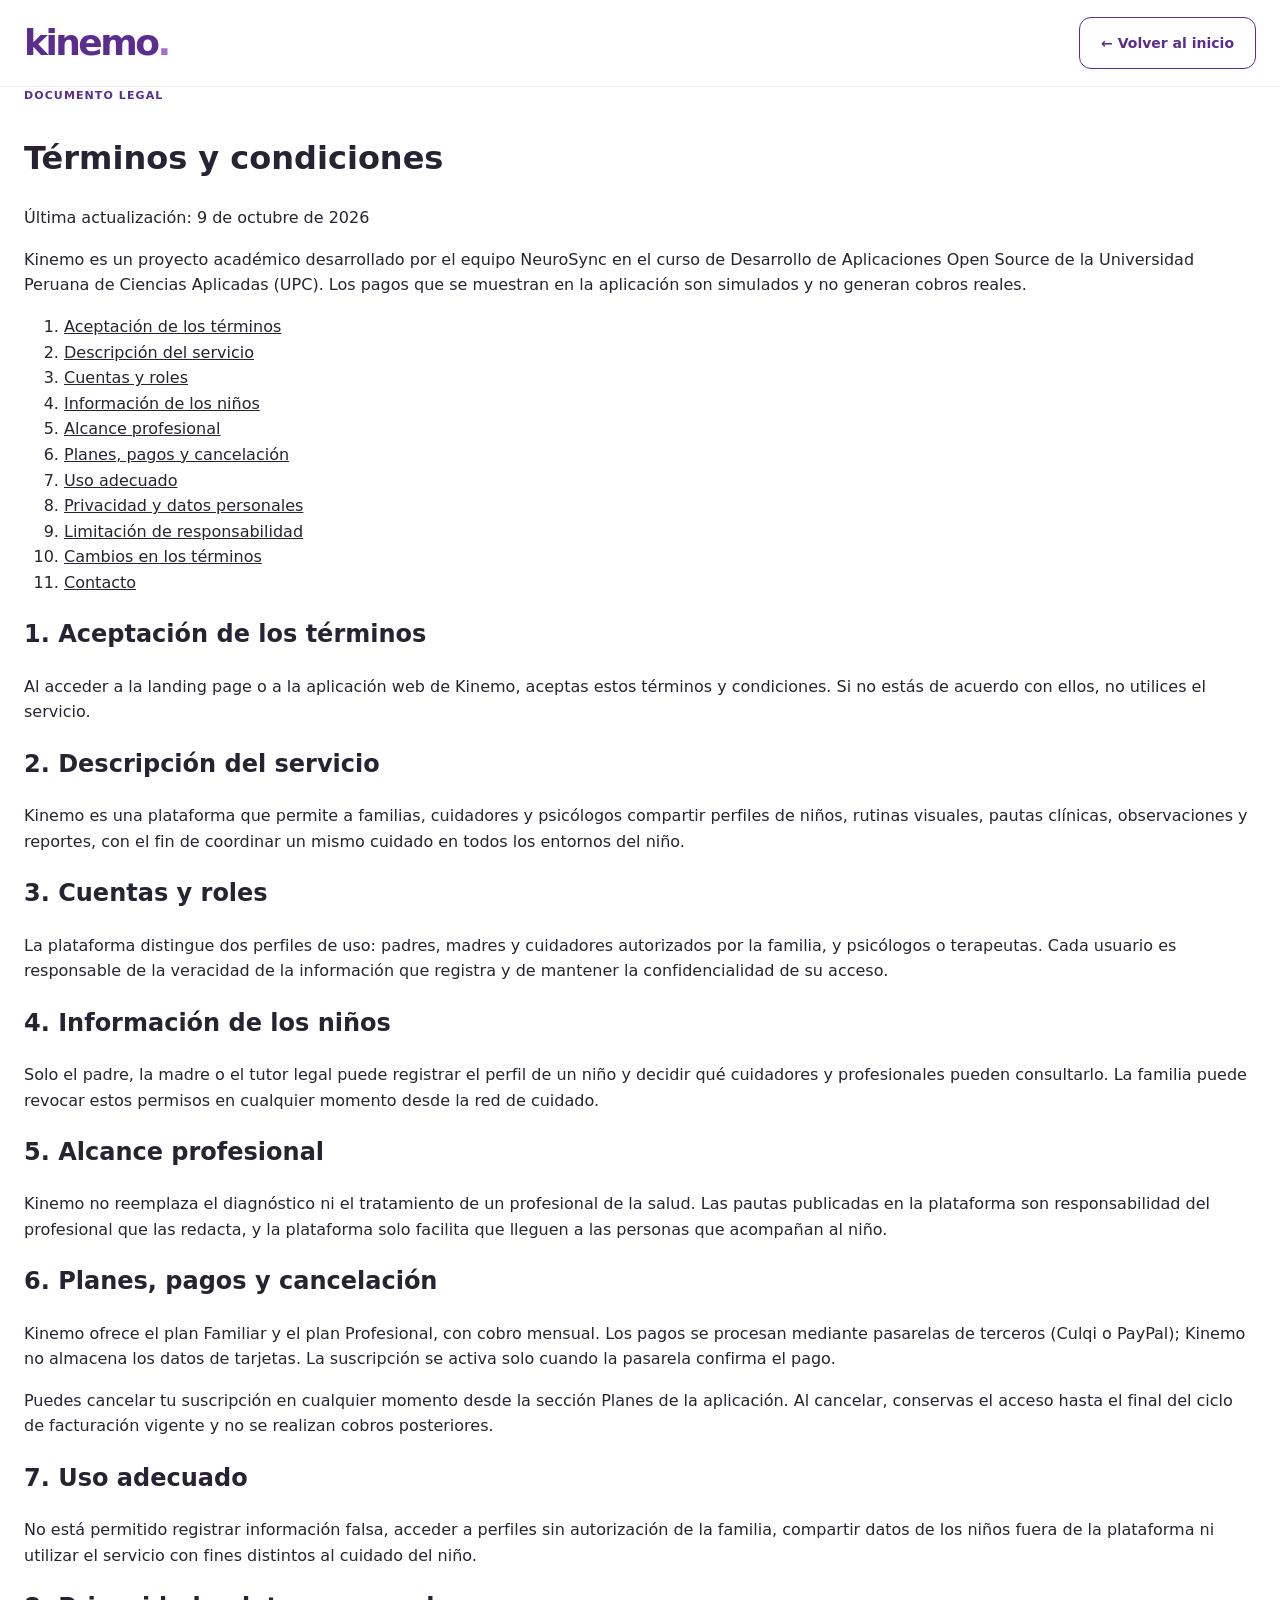
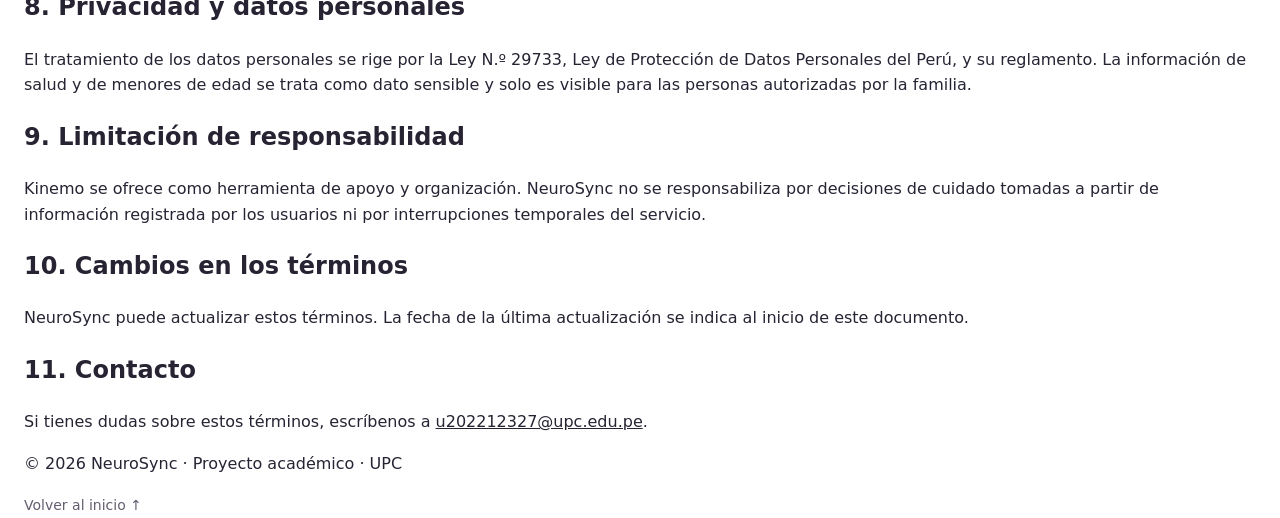
==== terms.html @ 5dafe006 "feat: add terms and conditions page" ====
<!doctype html>
<html lang="es">
<head>
  <meta charset="UTF-8" />
  <meta name="viewport" content="width=device-width, initial-scale=1" />
  <meta name="theme-color" content="#5b2d8e" />
  <meta name="description" content="Términos y condiciones de uso de Kinemo, la plataforma de NeuroSync para el cuidado coordinado de niños con necesidades específicas." />
  <meta name="keywords" content="Kinemo, NeuroSync, términos y condiciones, suscripciones, privacidad" />
  <meta name="author" content="NeuroSync" />
  <title>Términos y condiciones · Kinemo</title>
  <link rel="stylesheet" href="styles.css" />
</head>
<body>
  <a class="skip" href="#main-content">Ir al contenido</a>
  <header class="header"><div class="wrap header-inner">
    <a href="index.html" class="logo" aria-label="Kinemo, volver al inicio">kinemo<span>.</span></a>
    <a class="btn btn-secondary" href="index.html">← Volver al inicio</a>
  </div></header>

  <main id="main-content" class="wrap legal">
    <p class="eyebrow">DOCUMENTO LEGAL</p>
    <h1>Términos y condiciones</h1>
    <p class="legal-updated">Última actualización: 9 de octubre de 2026</p>
    <p class="legal-note">Kinemo es un proyecto académico desarrollado por el equipo NeuroSync en el curso de Desarrollo de Aplicaciones Open Source de la Universidad Peruana de Ciencias Aplicadas (UPC). Los pagos que se muestran en la aplicación son simulados y no generan cobros reales.</p>

    <nav class="legal-toc" aria-label="Contenido del documento">
      <ol>
        <li><a href="#acceptance">Aceptación de los términos</a></li>
        <li><a href="#service">Descripción del servicio</a></li>
        <li><a href="#accounts">Cuentas y roles</a></li>
        <li><a href="#child-data">Información de los niños</a></li>
        <li><a href="#professional-use">Alcance profesional</a></li>
        <li><a href="#subscriptions">Planes, pagos y cancelación</a></li>
        <li><a href="#acceptable-use">Uso adecuado</a></li>
        <li><a href="#privacy">Privacidad y datos personales</a></li>
        <li><a href="#liability">Limitación de responsabilidad</a></li>
        <li><a href="#changes">Cambios en los términos</a></li>
        <li><a href="#contact">Contacto</a></li>
      </ol>
    </nav>

    <section id="acceptance"><h2>1. Aceptación de los términos</h2>
      <p>Al acceder a la landing page o a la aplicación web de Kinemo, aceptas estos términos y condiciones. Si no estás de acuerdo con ellos, no utilices el servicio.</p></section>

    <section id="service"><h2>2. Descripción del servicio</h2>
      <p>Kinemo es una plataforma que permite a familias, cuidadores y psicólogos compartir perfiles de niños, rutinas visuales, pautas clínicas, observaciones y reportes, con el fin de coordinar un mismo cuidado en todos los entornos del niño.</p></section>

    <section id="accounts"><h2>3. Cuentas y roles</h2>
      <p>La plataforma distingue dos perfiles de uso: padres, madres y cuidadores autorizados por la familia, y psicólogos o terapeutas. Cada usuario es responsable de la veracidad de la información que registra y de mantener la confidencialidad de su acceso.</p></section>

    <section id="child-data"><h2>4. Información de los niños</h2>
      <p>Solo el padre, la madre o el tutor legal puede registrar el perfil de un niño y decidir qué cuidadores y profesionales pueden consultarlo. La familia puede revocar estos permisos en cualquier momento desde la red de cuidado.</p></section>

    <section id="professional-use"><h2>5. Alcance profesional</h2>
      <p>Kinemo no reemplaza el diagnóstico ni el tratamiento de un profesional de la salud. Las pautas publicadas en la plataforma son responsabilidad del profesional que las redacta, y la plataforma solo facilita que lleguen a las personas que acompañan al niño.</p></section>

    <section id="subscriptions"><h2>6. Planes, pagos y cancelación</h2>
      <p>Kinemo ofrece el plan Familiar y el plan Profesional, con cobro mensual. Los pagos se procesan mediante pasarelas de terceros (Culqi o PayPal); Kinemo no almacena los datos de tarjetas. La suscripción se activa solo cuando la pasarela confirma el pago.</p>
      <p>Puedes cancelar tu suscripción en cualquier momento desde la sección Planes de la aplicación. Al cancelar, conservas el acceso hasta el final del ciclo de facturación vigente y no se realizan cobros posteriores.</p></section>

    <section id="acceptable-use"><h2>7. Uso adecuado</h2>
      <p>No está permitido registrar información falsa, acceder a perfiles sin autorización de la familia, compartir datos de los niños fuera de la plataforma ni utilizar el servicio con fines distintos al cuidado del niño.</p></section>

    <section id="privacy"><h2>8. Privacidad y datos personales</h2>
      <p>El tratamiento de los datos personales se rige por la Ley N.º 29733, Ley de Protección de Datos Personales del Perú, y su reglamento. La información de salud y de menores de edad se trata como dato sensible y solo es visible para las personas autorizadas por la familia.</p></section>

    <section id="liability"><h2>9. Limitación de responsabilidad</h2>
      <p>Kinemo se ofrece como herramienta de apoyo y organización. NeuroSync no se responsabiliza por decisiones de cuidado tomadas a partir de información registrada por los usuarios ni por interrupciones temporales del servicio.</p></section>

    <section id="changes"><h2>10. Cambios en los términos</h2>
      <p>NeuroSync puede actualizar estos términos. La fecha de la última actualización se indica al inicio de este documento.</p></section>

    <section id="contact"><h2>11. Contacto</h2>
      <p>Si tienes dudas sobre estos términos, escríbenos a <a href="mailto:u202212327@upc.edu.pe">u202212327@upc.edu.pe</a>.</p></section>
  </main>

  <footer class="footer-bottom wrap"><p>© 2026 NeuroSync · Proyecto académico · UPC</p><a href="index.html" class="back-top">Volver al inicio ↑</a></footer>
</body>
</html>
---- styles.css ----
/* Kinemo Landing Page - Global Styles */


:root {
    --purple: #5b2d8e;
    --purple-light: #a66bd4;
    --dark: #272333;
    --muted: #655e70;
    --light: #f7f2fc;
    --line: #e7dff0;
    --white: #ffffff;

    --shadow: 0 18px 50px rgba(68, 37, 103, 0.10);
}


* {
    box-sizing: border-box;
}

html {
    scroll-behavior: smooth;
    scroll-padding-top: 88px;
}

body {
    margin: 0;
    font-family: Inter, ui-sans-serif, system-ui, -apple-system, "Segoe UI", sans-serif;
    color: var(--dark);
    background: var(--white);
    line-height: 1.6;
}

a {
    color: inherit;
}

button,
a {
    -webkit-tap-highlight-color: transparent;
}

a:focus-visible,
button:focus-visible,
summary:focus-visible {
    outline: 3px solid #a36cdb;
    outline-offset: 4px;
}

.skip {
    position: absolute;
    top: -5rem;
    left: 1rem;
    z-index: 100;

    padding: 0.75rem;

    background: var(--white);
}

.skip:focus {
    top: 1rem;
}


.wrap {
    width: min(1248px, calc(100% - 48px));
    margin-inline: auto;
}


/*Header*/

.header {
    position: sticky;
    top: 0;
    z-index: 20;

    background: rgba(255, 255, 255, 0.96);
    border-bottom: 1px solid #f0eaf5;

    backdrop-filter: blur(14px);
}

.header-inner {
    min-height: 86px;

    display: flex;
    align-items: center;
    justify-content: space-between;

    gap: 22px;
}


.logo {
    text-decoration: none;

    font-size: 36px;
    font-weight: 850;
    letter-spacing: -0.07em;
    line-height: 1;

    color: var(--purple);
}

.logo span {
    color: var(--purple-light);
}


.nav {
    display: flex;
    align-items: center;
    gap: 28px;
}

.nav a {
    text-decoration: none;
    font-size: 14px;
    color: var(--muted);

    transition: color 0.2s ease;
}

.nav a:hover,
.back-top:hover {
    color: var(--purple);
}

.menu-toggle {
    display: none;
}


/*Buttons*/

.btn {
    min-height: 52px;

    display: inline-flex;
    align-items: center;
    justify-content: center;

    gap: 12px;

    padding: 14px 21px;

    border-radius: 12px;

    text-decoration: none;

    font-size: 14px;
    font-weight: 750;

    transition:
            transform 0.2s ease,
            box-shadow 0.2s ease;
}

.btn:hover {
    transform: translateY(-2px);
    box-shadow: var(--shadow);
}

.btn-primary {
    background: var(--purple);
    color: var(--white);
}

.btn-secondary {
    border: 1px solid var(--purple);
    color: var(--purple);
}

.btn-white {
    background: var(--white);
    color: var(--purple);
}


.hero {
    padding-block: 86px 62px;

    display: grid;
    grid-template-columns: 1fr 1.04fr;
    align-items: center;

    gap: 72px;
}

.eyebrow {
    margin: 0 0 28px;

    font-size: 11px;
    font-weight: 800;
    letter-spacing: 0.10em;

    color: var(--purple);

    text-transform: uppercase;
}

.hero h1 {
    margin: 0 0 26px;

    font-size: clamp(54px, 5.3vw, 76px);
    line-height: 1.09;
    letter-spacing: -0.06em;

    color: var(--purple);
}

.hero h1 em {
    font-style: normal;
    color: #9155c8;
}

.lead {
    max-width: 560px;

    margin-bottom: 28px;

    font-size: 20px;
    color: var(--muted);
}

.small-note {
    margin-top: 24px;

    font-size: 13px;
    color: var(--muted);
}

.hero-visual {
    min-height: 570px;

    display: flex;
    flex-direction: column;

    padding: 25px;

    background: #f4edfb;
    border: 1px solid #e8d9f6;
    border-radius: 28px;
}

.hero-visual .eyebrow {
    margin-bottom: 22px;
}

.mockup {
    flex: 1;

    padding: 26px 24px;

    background: var(--white);
    border-radius: 20px;

    box-shadow: var(--shadow);
}

.mockup-tag {
    font-size: 12px;
    font-weight: 750;

    color: var(--purple);
}

.mockup h2 {
    margin: 18px 0 26px;

    font-size: 31px;
    line-height: 1.2;
    letter-spacing: -0.04em;
}


.routine {
    display: flex;
    align-items: center;

    gap: 14px;

    margin-top: 11px;
    padding: 14px;

    background: #fbf9fe;
    border: 1px solid #ede5f3;
    border-radius: 13px;
}

.routine-icon {
    width: 42px;
    height: 42px;

    display: grid;
    place-items: center;

    border-radius: 11px;

    background: #eee1fa;
    color: var(--purple);

    font-size: 24px;
}

.routine div {
    flex: 1;
}

.routine strong,
.routine small {
    display: block;
}

.routine strong {
    font-size: 15px;
}

.routine small {
    font-size: 12px;
    color: var(--muted);
}

.done {
    font-weight: 700;
    color: #6c4793;
}

.visual-footer {
    display: flex;
    justify-content: space-between;

    padding: 16px 10px 0;

    font-size: 18px;
    font-weight: 750;

    color: var(--purple);
}

.stripe {
    background: var(--light);
    border-block: 1px solid var(--line);
}

.stripe-inner {
    display: flex;
    justify-content: space-between;

    gap: 20px;

    padding-block: 20px;

    font-size: 13px;
    color: var(--muted);
}

.stripe strong {
    font-size: 14px;
    color: var(--dark);
}

.section {
    padding-block: 96px;
}

.section h2,
.people-section h2,
.closing h2 {
    margin: 0 0 24px;

    font-size: clamp(34px, 4vw, 49px);
    line-height: 1.2;
    letter-spacing: -0.045em;
}

.section h2 span {
    color: var(--purple);
}

.section-intro {
    max-width: 880px;

    margin-bottom: 35px;

    font-size: 18px;
    color: var(--muted);
}


.cards {
    display: grid;
    gap: 24px;
}

.three {
    grid-template-columns: repeat(3, minmax(0, 1fr));
}

.two {
    grid-template-columns: repeat(2, minmax(0, 1fr));
}

.card {
    padding: 28px;

    background: #faf7fd;
    border: 1px solid #ebdff4;
    border-radius: 19px;

    transition:
            transform 0.2s ease,
            box-shadow 0.2s ease;
}

.card:hover {
    transform: translateY(-3px);
    box-shadow: var(--shadow);
}

.icon-card {
    width: 52px;
    height: 52px;

    display: grid;
    place-items: center;

    margin-bottom: 28px;

    background: #e9d7f9;
    border-radius: 14px;

    color: var(--purple);
    font-size: 27px;
}

.cards h3 {
    margin: 0 0 17px;

    font-size: 23px;
    line-height: 1.25;
    letter-spacing: -0.025em;
}

.cards p {
    margin: 0;

    font-size: 16px;
    color: var(--muted);
}

.feature {
    min-height: 265px;
}

.people-section {
    padding-block: 84px;

    background: #f8f3fd;
}

.profiles {
    margin-top: 48px;
}

.profiles article {
    padding: 5px 24px 6px 0;
}

.number {
    display: block;

    margin-bottom: 24px;

    font-size: 15px;
    font-weight: 800;

    color: var(--purple);
}

.steps {
    margin-top: 42px;
}

.steps article {
    padding-top: 20px;

    border-top: 2px solid var(--line);
}

.plans {
    padding-top: 50px;
}

.plan {
    min-height: 260px;

    display: flex;
    flex-direction: column;
    align-items: flex-start;

    background: var(--white);
}

.plan p {
    margin-bottom: 18px;
}

.price {
    margin-top: auto !important;
    padding-top: 18px;

    color: var(--muted);
}

.price strong {
    display: block;

    font-size: 22px;
    color: var(--purple);
}

.plan .btn {
    margin-top: 8px;
}

.faq-list {
    margin-top: 38px;

    border-top: 1px solid var(--line);
}

.faq details {
    padding: 15px 0;

    border-bottom: 1px solid var(--line);
}

.faq summary {
    cursor: pointer;

    display: flex;
    justify-content: space-between;
    align-items: center;

    gap: 20px;

    padding: 10px 0;

    list-style: none;

    font-size: 19px;
    font-weight: 700;
}

.faq summary::-webkit-details-marker {
    display: none;
}

.faq summary::after {
    content: "+";

    color: var(--purple);

    font-size: 25px;
    font-weight: 400;
}

.faq details[open] summary::after {
    content: "−";
}

.faq details p {
    margin: 0 35px 15px 0;

    color: var(--muted);
}

.closing {
    padding-block: 75px;

    background: var(--purple);
    color: var(--white);
}

.closing .eyebrow {
    color: #dfbfff;
}

.closing h2 {
    margin-bottom: 30px;

    font-size: clamp(42px, 5vw, 60px);
}

/* Footer*/

.footer {
    display: flex;
    justify-content: space-between;
    align-items: flex-end;

    padding-block: 42px;
}

.footer p {
    font-size: 13px;
    color: var(--muted);
}

.back-top {
    text-decoration: none;

    font-size: 14px;
    color: var(--muted);
}


@media (max-width: 970px) {

    .header-cta {
        display: none;
    }

    .hero {
        grid-template-columns: 1fr;

        gap: 38px;

        padding-top: 60px;
    }

    .hero-visual {
        min-height: auto;
    }

    .three {
        grid-template-columns: 1fr 1fr;
    }

    .nav {
        gap: 14px;
    }
}

@media (max-width: 640px) {

    .wrap {
        width: min(100% - 32px, 1248px);
    }

    .header-inner {
        min-height: 72px;
    }

    .logo {
        font-size: 30px;
    }

    .menu-toggle {
        width: 44px;
        height: 44px;

        display: flex;
        flex-direction: column;
        justify-content: center;

        gap: 5px;

        background: var(--white);
        border: 1px solid var(--line);
        border-radius: 10px;

        cursor: pointer;
    }

    .menu-toggle span {
        width: 20px;
        height: 2px;

        margin-inline: auto;

        background: var(--purple);
    }

    .nav {
        position: absolute;
        top: 72px;
        right: 0;
        left: 0;

        display: none;
        flex-direction: column;
        align-items: stretch;

        padding: 20px 24px;

        background: var(--white);

        box-shadow: var(--shadow);
    }

    .nav.open {
        display: flex;
    }

    .nav a {
        padding: 10px;
    }

    /* Hero */

    .hero {
        padding-top: 48px;
    }

    .hero h1 {
        font-size: clamp(50px, 12vw, 70px);
    }

    .lead {
        font-size: 17px;
    }

    .hero-visual {
        padding: 16px;

        border-radius: 20px;
    }

    .mockup {
        padding: 18px;
    }

    .mockup h2 {
        font-size: 27px;
    }

    .stripe-inner {
        flex-direction: column;

        gap: 4px;
    }

    .section,
    .people-section {
        padding-block: 65px;
    }

    .three,
    .two {
        grid-template-columns: 1fr;
    }

    .feature {
        min-height: unset;
    }

    .people-section .profiles {
        margin-top: 20px;

        gap: 36px;
    }


    .closing {
        padding-block: 62px;
    }

    .footer {
        align-items: flex-start;

        gap: 24px;
    }

    .faq summary {
        font-size: 17px;
    }
}

@media (prefers-reduced-motion: reduce) {

    html {
        scroll-behavior: auto;
    }

    .btn,
    .card {
        transition: none;
    }
}
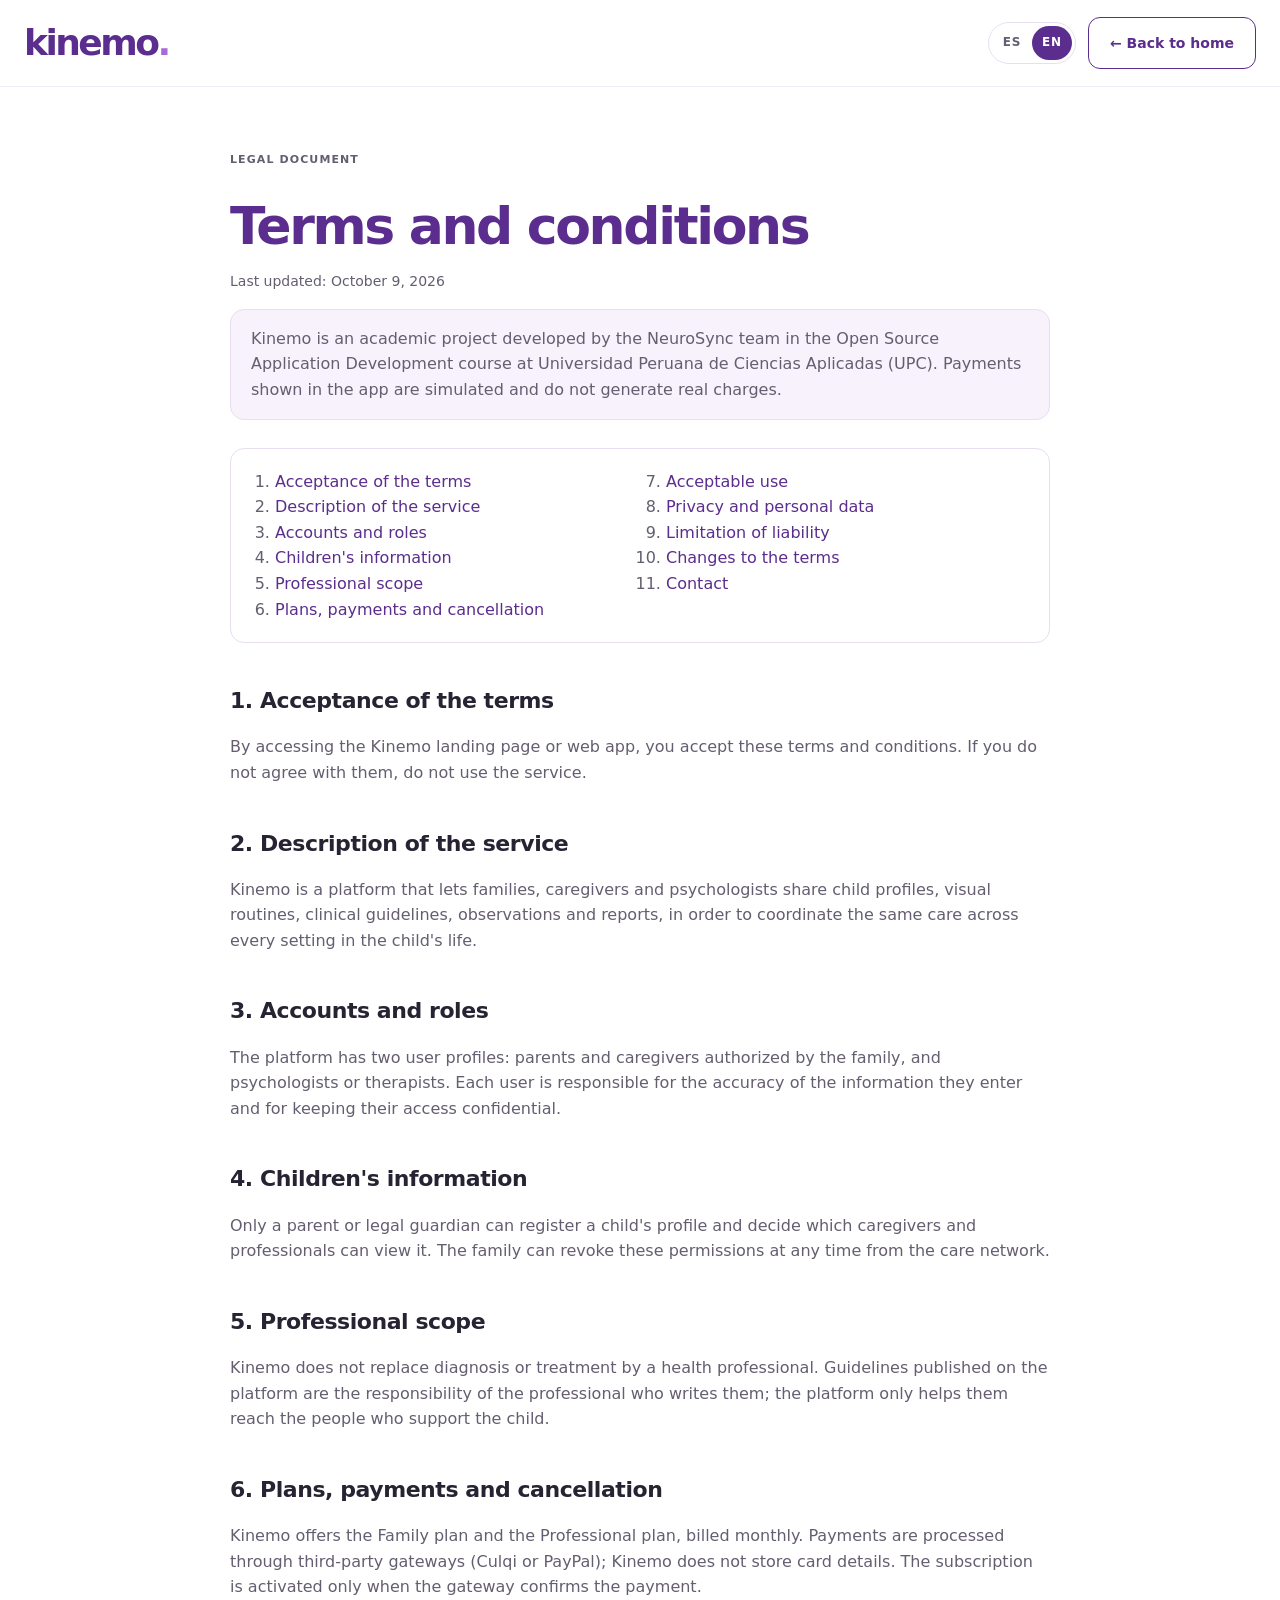
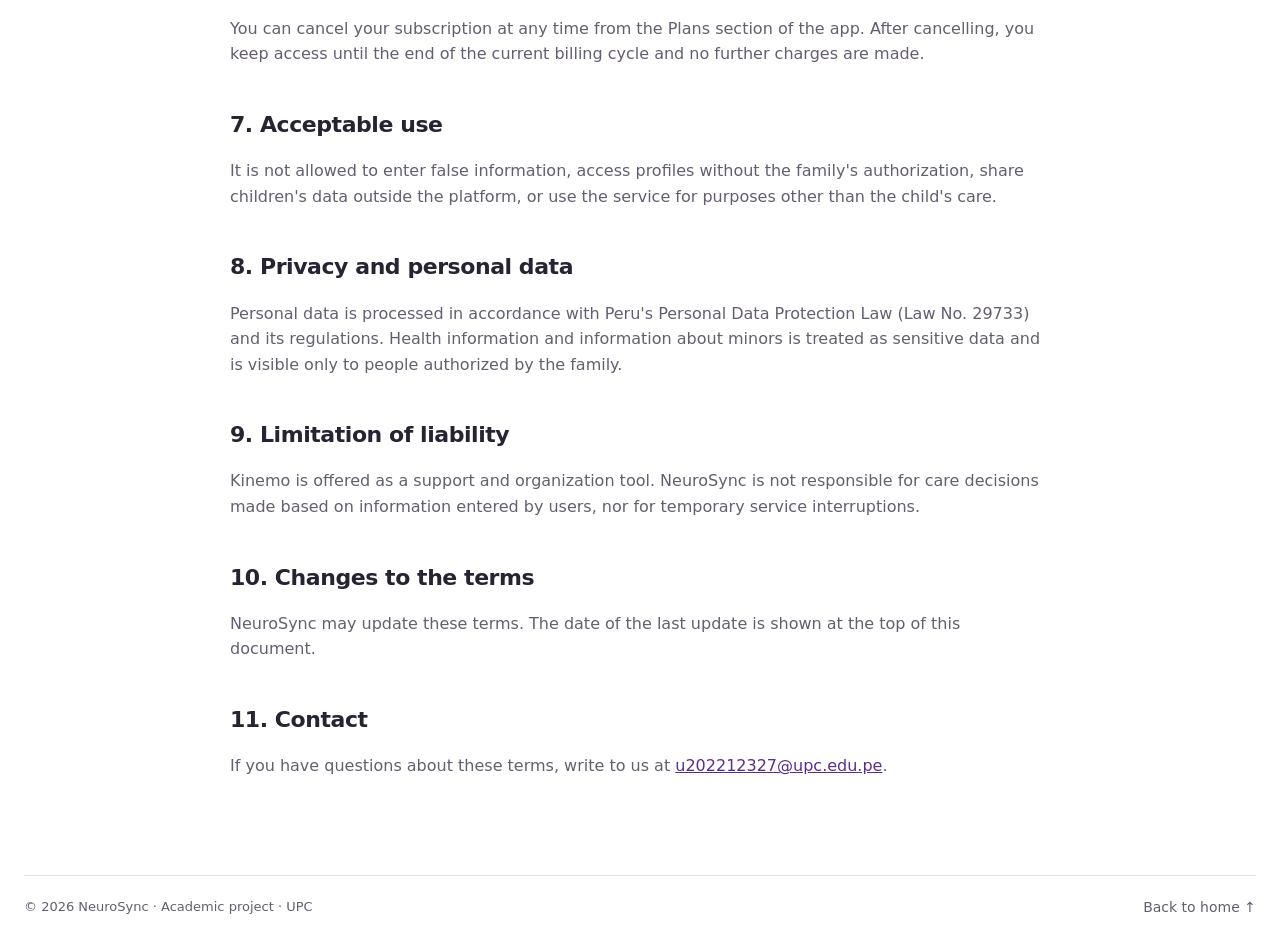
==== commit 3860b766: "feat(i18n): translate terms and conditions page" ====
--- a/terms.html
+++ b/terms.html
@@ -9,71 +9,73 @@
   <meta name="author" content="NeuroSync" />
   <title>Términos y condiciones · Kinemo</title>
   <link rel="stylesheet" href="styles.css" />
+  <script src="translations.js" defer></script>
+  <script src="i18n.js" defer></script>
 </head>
-<body>
-  <a class="skip" href="#main-content">Ir al contenido</a>
+<body data-page="terms">
+  <a class="skip" href="#main-content" data-i18n="skip">Ir al contenido</a>
   <header class="header"><div class="wrap header-inner">
-    <a href="index.html" class="logo" aria-label="Kinemo, volver al inicio">kinemo<span>.</span></a>
-    <a class="btn btn-secondary" href="index.html">← Volver al inicio</a>
+    <a href="index.html" class="logo" aria-label="Kinemo, volver al inicio" data-i18n-aria="aria.backHome">kinemo<span>.</span></a>
+    <div class="header-actions"><div class="lang-switch" role="group" aria-label="Idioma" data-i18n-aria="lang.label"><button type="button" data-lang="es" aria-pressed="true" lang="es">ES</button><button type="button" data-lang="en" aria-pressed="false" lang="en">EN</button></div><a class="btn btn-secondary" href="index.html" data-i18n="terms.back">← Volver al inicio</a></div>
   </div></header>
 
   <main id="main-content" class="wrap legal">
-    <p class="eyebrow">DOCUMENTO LEGAL</p>
-    <h1>Términos y condiciones</h1>
-    <p class="legal-updated">Última actualización: 9 de octubre de 2026</p>
-    <p class="legal-note">Kinemo es un proyecto académico desarrollado por el equipo NeuroSync en el curso de Desarrollo de Aplicaciones Open Source de la Universidad Peruana de Ciencias Aplicadas (UPC). Los pagos que se muestran en la aplicación son simulados y no generan cobros reales.</p>
+    <p class="eyebrow" data-i18n="terms.eyebrow">DOCUMENTO LEGAL</p>
+    <h1 data-i18n="terms.title">Términos y condiciones</h1>
+    <p class="legal-updated" data-i18n="terms.updated">Última actualización: 9 de octubre de 2026</p>
+    <p class="legal-note" data-i18n="terms.note">Kinemo es un proyecto académico desarrollado por el equipo NeuroSync en el curso de Desarrollo de Aplicaciones Open Source de la Universidad Peruana de Ciencias Aplicadas (UPC). Los pagos que se muestran en la aplicación son simulados y no generan cobros reales.</p>
 
-    <nav class="legal-toc" aria-label="Contenido del documento">
+    <nav class="legal-toc" aria-label="Contenido del documento" data-i18n-aria="aria.toc">
       <ol>
-        <li><a href="#acceptance">Aceptación de los términos</a></li>
-        <li><a href="#service">Descripción del servicio</a></li>
-        <li><a href="#accounts">Cuentas y roles</a></li>
-        <li><a href="#child-data">Información de los niños</a></li>
-        <li><a href="#professional-use">Alcance profesional</a></li>
-        <li><a href="#subscriptions">Planes, pagos y cancelación</a></li>
-        <li><a href="#acceptable-use">Uso adecuado</a></li>
-        <li><a href="#privacy">Privacidad y datos personales</a></li>
-        <li><a href="#liability">Limitación de responsabilidad</a></li>
-        <li><a href="#changes">Cambios en los términos</a></li>
-        <li><a href="#contact">Contacto</a></li>
+        <li><a href="#acceptance" data-i18n="terms.toc.acceptance">Aceptación de los términos</a></li>
+        <li><a href="#service" data-i18n="terms.toc.service">Descripción del servicio</a></li>
+        <li><a href="#accounts" data-i18n="terms.toc.accounts">Cuentas y roles</a></li>
+        <li><a href="#child-data" data-i18n="terms.toc.childData">Información de los niños</a></li>
+        <li><a href="#professional-use" data-i18n="terms.toc.professional">Alcance profesional</a></li>
+        <li><a href="#subscriptions" data-i18n="terms.toc.subscriptions">Planes, pagos y cancelación</a></li>
+        <li><a href="#acceptable-use" data-i18n="terms.toc.acceptableUse">Uso adecuado</a></li>
+        <li><a href="#privacy" data-i18n="terms.toc.privacy">Privacidad y datos personales</a></li>
+        <li><a href="#liability" data-i18n="terms.toc.liability">Limitación de responsabilidad</a></li>
+        <li><a href="#changes" data-i18n="terms.toc.changes">Cambios en los términos</a></li>
+        <li><a href="#contact" data-i18n="terms.toc.contact">Contacto</a></li>
       </ol>
     </nav>
 
-    <section id="acceptance"><h2>1. Aceptación de los términos</h2>
-      <p>Al acceder a la landing page o a la aplicación web de Kinemo, aceptas estos términos y condiciones. Si no estás de acuerdo con ellos, no utilices el servicio.</p></section>
+    <section id="acceptance"><h2 data-i18n="terms.acceptance.title">1. Aceptación de los términos</h2>
+      <p data-i18n="terms.acceptance.text">Al acceder a la landing page o a la aplicación web de Kinemo, aceptas estos términos y condiciones. Si no estás de acuerdo con ellos, no utilices el servicio.</p></section>
 
-    <section id="service"><h2>2. Descripción del servicio</h2>
-      <p>Kinemo es una plataforma que permite a familias, cuidadores y psicólogos compartir perfiles de niños, rutinas visuales, pautas clínicas, observaciones y reportes, con el fin de coordinar un mismo cuidado en todos los entornos del niño.</p></section>
+    <section id="service"><h2 data-i18n="terms.service.title">2. Descripción del servicio</h2>
+      <p data-i18n="terms.service.text">Kinemo es una plataforma que permite a familias, cuidadores y psicólogos compartir perfiles de niños, rutinas visuales, pautas clínicas, observaciones y reportes, con el fin de coordinar un mismo cuidado en todos los entornos del niño.</p></section>
 
-    <section id="accounts"><h2>3. Cuentas y roles</h2>
-      <p>La plataforma distingue dos perfiles de uso: padres, madres y cuidadores autorizados por la familia, y psicólogos o terapeutas. Cada usuario es responsable de la veracidad de la información que registra y de mantener la confidencialidad de su acceso.</p></section>
+    <section id="accounts"><h2 data-i18n="terms.accounts.title">3. Cuentas y roles</h2>
+      <p data-i18n="terms.accounts.text">La plataforma distingue dos perfiles de uso: padres, madres y cuidadores autorizados por la familia, y psicólogos o terapeutas. Cada usuario es responsable de la veracidad de la información que registra y de mantener la confidencialidad de su acceso.</p></section>
 
-    <section id="child-data"><h2>4. Información de los niños</h2>
-      <p>Solo el padre, la madre o el tutor legal puede registrar el perfil de un niño y decidir qué cuidadores y profesionales pueden consultarlo. La familia puede revocar estos permisos en cualquier momento desde la red de cuidado.</p></section>
+    <section id="child-data"><h2 data-i18n="terms.childData.title">4. Información de los niños</h2>
+      <p data-i18n="terms.childData.text">Solo el padre, la madre o el tutor legal puede registrar el perfil de un niño y decidir qué cuidadores y profesionales pueden consultarlo. La familia puede revocar estos permisos en cualquier momento desde la red de cuidado.</p></section>
 
-    <section id="professional-use"><h2>5. Alcance profesional</h2>
-      <p>Kinemo no reemplaza el diagnóstico ni el tratamiento de un profesional de la salud. Las pautas publicadas en la plataforma son responsabilidad del profesional que las redacta, y la plataforma solo facilita que lleguen a las personas que acompañan al niño.</p></section>
+    <section id="professional-use"><h2 data-i18n="terms.professional.title">5. Alcance profesional</h2>
+      <p data-i18n="terms.professional.text">Kinemo no reemplaza el diagnóstico ni el tratamiento de un profesional de la salud. Las pautas publicadas en la plataforma son responsabilidad del profesional que las redacta, y la plataforma solo facilita que lleguen a las personas que acompañan al niño.</p></section>
 
-    <section id="subscriptions"><h2>6. Planes, pagos y cancelación</h2>
-      <p>Kinemo ofrece el plan Familiar y el plan Profesional, con cobro mensual. Los pagos se procesan mediante pasarelas de terceros (Culqi o PayPal); Kinemo no almacena los datos de tarjetas. La suscripción se activa solo cuando la pasarela confirma el pago.</p>
-      <p>Puedes cancelar tu suscripción en cualquier momento desde la sección Planes de la aplicación. Al cancelar, conservas el acceso hasta el final del ciclo de facturación vigente y no se realizan cobros posteriores.</p></section>
+    <section id="subscriptions"><h2 data-i18n="terms.subscriptions.title">6. Planes, pagos y cancelación</h2>
+      <p data-i18n="terms.subscriptions.text1">Kinemo ofrece el plan Familiar y el plan Profesional, con cobro mensual. Los pagos se procesan mediante pasarelas de terceros (Culqi o PayPal); Kinemo no almacena los datos de tarjetas. La suscripción se activa solo cuando la pasarela confirma el pago.</p>
+      <p data-i18n="terms.subscriptions.text2">Puedes cancelar tu suscripción en cualquier momento desde la sección Planes de la aplicación. Al cancelar, conservas el acceso hasta el final del ciclo de facturación vigente y no se realizan cobros posteriores.</p></section>
 
-    <section id="acceptable-use"><h2>7. Uso adecuado</h2>
-      <p>No está permitido registrar información falsa, acceder a perfiles sin autorización de la familia, compartir datos de los niños fuera de la plataforma ni utilizar el servicio con fines distintos al cuidado del niño.</p></section>
+    <section id="acceptable-use"><h2 data-i18n="terms.acceptableUse.title">7. Uso adecuado</h2>
+      <p data-i18n="terms.acceptableUse.text">No está permitido registrar información falsa, acceder a perfiles sin autorización de la familia, compartir datos de los niños fuera de la plataforma ni utilizar el servicio con fines distintos al cuidado del niño.</p></section>
 
-    <section id="privacy"><h2>8. Privacidad y datos personales</h2>
-      <p>El tratamiento de los datos personales se rige por la Ley N.º 29733, Ley de Protección de Datos Personales del Perú, y su reglamento. La información de salud y de menores de edad se trata como dato sensible y solo es visible para las personas autorizadas por la familia.</p></section>
+    <section id="privacy"><h2 data-i18n="terms.privacy.title">8. Privacidad y datos personales</h2>
+      <p data-i18n="terms.privacy.text">El tratamiento de los datos personales se rige por la Ley N.º 29733, Ley de Protección de Datos Personales del Perú, y su reglamento. La información de salud y de menores de edad se trata como dato sensible y solo es visible para las personas autorizadas por la familia.</p></section>
 
-    <section id="liability"><h2>9. Limitación de responsabilidad</h2>
-      <p>Kinemo se ofrece como herramienta de apoyo y organización. NeuroSync no se responsabiliza por decisiones de cuidado tomadas a partir de información registrada por los usuarios ni por interrupciones temporales del servicio.</p></section>
+    <section id="liability"><h2 data-i18n="terms.liability.title">9. Limitación de responsabilidad</h2>
+      <p data-i18n="terms.liability.text">Kinemo se ofrece como herramienta de apoyo y organización. NeuroSync no se responsabiliza por decisiones de cuidado tomadas a partir de información registrada por los usuarios ni por interrupciones temporales del servicio.</p></section>
 
-    <section id="changes"><h2>10. Cambios en los términos</h2>
-      <p>NeuroSync puede actualizar estos términos. La fecha de la última actualización se indica al inicio de este documento.</p></section>
+    <section id="changes"><h2 data-i18n="terms.changes.title">10. Cambios en los términos</h2>
+      <p data-i18n="terms.changes.text">NeuroSync puede actualizar estos términos. La fecha de la última actualización se indica al inicio de este documento.</p></section>
 
-    <section id="contact"><h2>11. Contacto</h2>
-      <p>Si tienes dudas sobre estos términos, escríbenos a <a href="mailto:u202212327@upc.edu.pe">u202212327@upc.edu.pe</a>.</p></section>
+    <section id="contact"><h2 data-i18n="terms.contact.title">11. Contacto</h2>
+      <p data-i18n="terms.contact.text">Si tienes dudas sobre estos términos, escríbenos a <a href="mailto:u202212327@upc.edu.pe">u202212327@upc.edu.pe</a>.</p></section>
   </main>
 
-  <footer class="footer-bottom wrap"><p>© 2026 NeuroSync · Proyecto académico · UPC</p><a href="index.html" class="back-top">Volver al inicio ↑</a></footer>
+  <footer class="footer-bottom wrap"><p data-i18n="terms.copyright">© 2026 NeuroSync · Proyecto académico · UPC</p><a href="index.html" class="back-top" data-i18n="terms.backHome">Volver al inicio ↑</a></footer>
 </body>
 </html>
--- a/styles.css
+++ b/styles.css
@@ -597,17 +597,257 @@
 
 /* Footer*/
 
+.site-footer {
+    border-top: 1px solid var(--line);
+    background: var(--light);
+}
+
 .footer {
+    display: grid;
+    grid-template-columns: 1.4fr repeat(4, 1fr);
+    gap: 32px;
+
+    padding-block: 56px 32px;
+}
+
+.footer-brand p {
+    max-width: 260px;
+    font-size: 14px;
+    color: var(--muted);
+}
+
+.footer-column {
+    display: flex;
+    flex-direction: column;
+    gap: 10px;
+}
+
+.footer-column h3 {
+    margin: 0 0 6px;
+
+    font-size: 13px;
+    letter-spacing: 0.08em;
+    text-transform: uppercase;
+    color: var(--purple);
+}
+
+.footer-column a,
+.footer-column p {
+    margin: 0;
+
+    font-size: 14px;
+    text-decoration: none;
+    color: var(--muted);
+    overflow-wrap: anywhere;
+}
+
+.footer-column a:hover {
+    color: var(--purple);
+}
+
+.footer-bottom {
     display: flex;
     justify-content: space-between;
-    align-items: flex-end;
-
-    padding-block: 42px;
-}
-
-.footer p {
+    align-items: center;
+    gap: 16px;
+
+    padding-block: 20px 28px;
+    border-top: 1px solid var(--line);
+}
+
+.footer-bottom p {
+    margin: 0;
+
     font-size: 13px;
     color: var(--muted);
+}
+
+/* Language switcher */
+
+.lang-switch {
+    display: inline-flex;
+    padding: 3px;
+
+    border: 1px solid var(--line);
+    border-radius: 999px;
+    background: var(--white);
+}
+
+.lang-switch button {
+    min-width: 40px;
+    min-height: 34px;
+    padding: 0 10px;
+
+    border: 0;
+    border-radius: 999px;
+    background: transparent;
+
+    font: inherit;
+    font-size: 12px;
+    font-weight: 750;
+    letter-spacing: 0.06em;
+    color: var(--muted);
+    cursor: pointer;
+}
+
+.lang-switch button[aria-pressed="true"] {
+    background: var(--purple);
+    color: var(--white);
+}
+
+.lang-switch button:hover:not([aria-pressed="true"]) {
+    color: var(--purple);
+}
+
+/* Call to actions */
+
+.hero-actions {
+    display: flex;
+    flex-wrap: wrap;
+    gap: 12px;
+}
+
+.profiles article {
+    display: flex;
+    flex-direction: column;
+    align-items: flex-start;
+}
+
+.profiles article p {
+    margin-bottom: 20px;
+}
+
+.segment-cta {
+    margin-top: auto;
+}
+
+.nav-app {
+    display: none;
+}
+
+/* Legal page */
+
+.header-actions {
+    display: flex;
+    align-items: center;
+    gap: 12px;
+}
+
+.header-actions .lang-switch {
+    order: 0;
+    margin-left: 0;
+}
+
+.header-actions .btn {
+    white-space: nowrap;
+}
+
+@media (max-width: 640px) {
+
+    .header-actions {
+        gap: 8px;
+    }
+
+    .header-actions .btn {
+        min-height: 38px;
+        padding: 6px 10px;
+        font-size: 12px;
+    }
+
+    .lang-switch button {
+        min-width: 34px;
+        min-height: 30px;
+        padding: 0 8px;
+    }
+}
+
+@media (max-width: 340px) {
+
+    .logo {
+        font-size: 24px;
+    }
+
+    .header-inner:has(.header-actions) {
+        flex-wrap: wrap;
+        padding-block: 10px;
+    }
+
+    .header-actions .btn {
+        padding: 6px 8px;
+        font-size: 11px;
+    }
+
+    .lang-switch button {
+        min-width: 30px;
+        padding: 0 6px;
+    }
+}
+
+
+.legal {
+    max-width: 820px;
+    padding-block: 64px 80px;
+}
+
+.legal h1 {
+    margin: 0 0 8px;
+
+    font-size: clamp(34px, 5vw, 52px);
+    letter-spacing: -0.045em;
+    line-height: 1.15;
+    color: var(--purple);
+}
+
+.legal h2 {
+    margin: 40px 0 12px;
+
+    font-size: 22px;
+    letter-spacing: -0.02em;
+}
+
+.legal p,
+.legal li {
+    color: var(--muted);
+}
+
+.legal a {
+    color: var(--purple);
+}
+
+.legal-updated {
+    font-size: 14px;
+}
+
+.legal-note {
+    padding: 16px 20px;
+
+    background: var(--light);
+    border: 1px solid var(--line);
+    border-radius: 14px;
+}
+
+.legal-toc {
+    margin-top: 28px;
+    padding: 20px 24px;
+
+    border: 1px solid var(--line);
+    border-radius: 14px;
+}
+
+.legal-toc ol {
+    margin: 0;
+    padding-left: 20px;
+
+    columns: 2;
+    column-gap: 32px;
+}
+
+.legal-toc a {
+    text-decoration: none;
+}
+
+.legal section {
+    scroll-margin-top: 100px;
 }
 
 .back-top {
@@ -622,6 +862,20 @@
 
     .header-cta {
         display: none;
+    }
+
+    .nav-app {
+        display: inline;
+        font-weight: 700;
+        color: var(--purple) !important;
+    }
+
+    .footer {
+        grid-template-columns: repeat(2, 1fr);
+    }
+
+    .footer-brand {
+        grid-column: 1 / -1;
     }
 
     .hero {
@@ -770,9 +1024,26 @@
     }
 
     .footer {
+        grid-template-columns: 1fr;
+        gap: 28px;
+    }
+
+    .footer-bottom {
+        flex-direction: column;
         align-items: flex-start;
-
-        gap: 24px;
+    }
+
+    .legal-toc ol {
+        columns: 1;
+    }
+
+    .lang-switch {
+        order: 2;
+        margin-left: auto;
+    }
+
+    .menu-toggle {
+        order: 3;
     }
 
     .faq summary {
